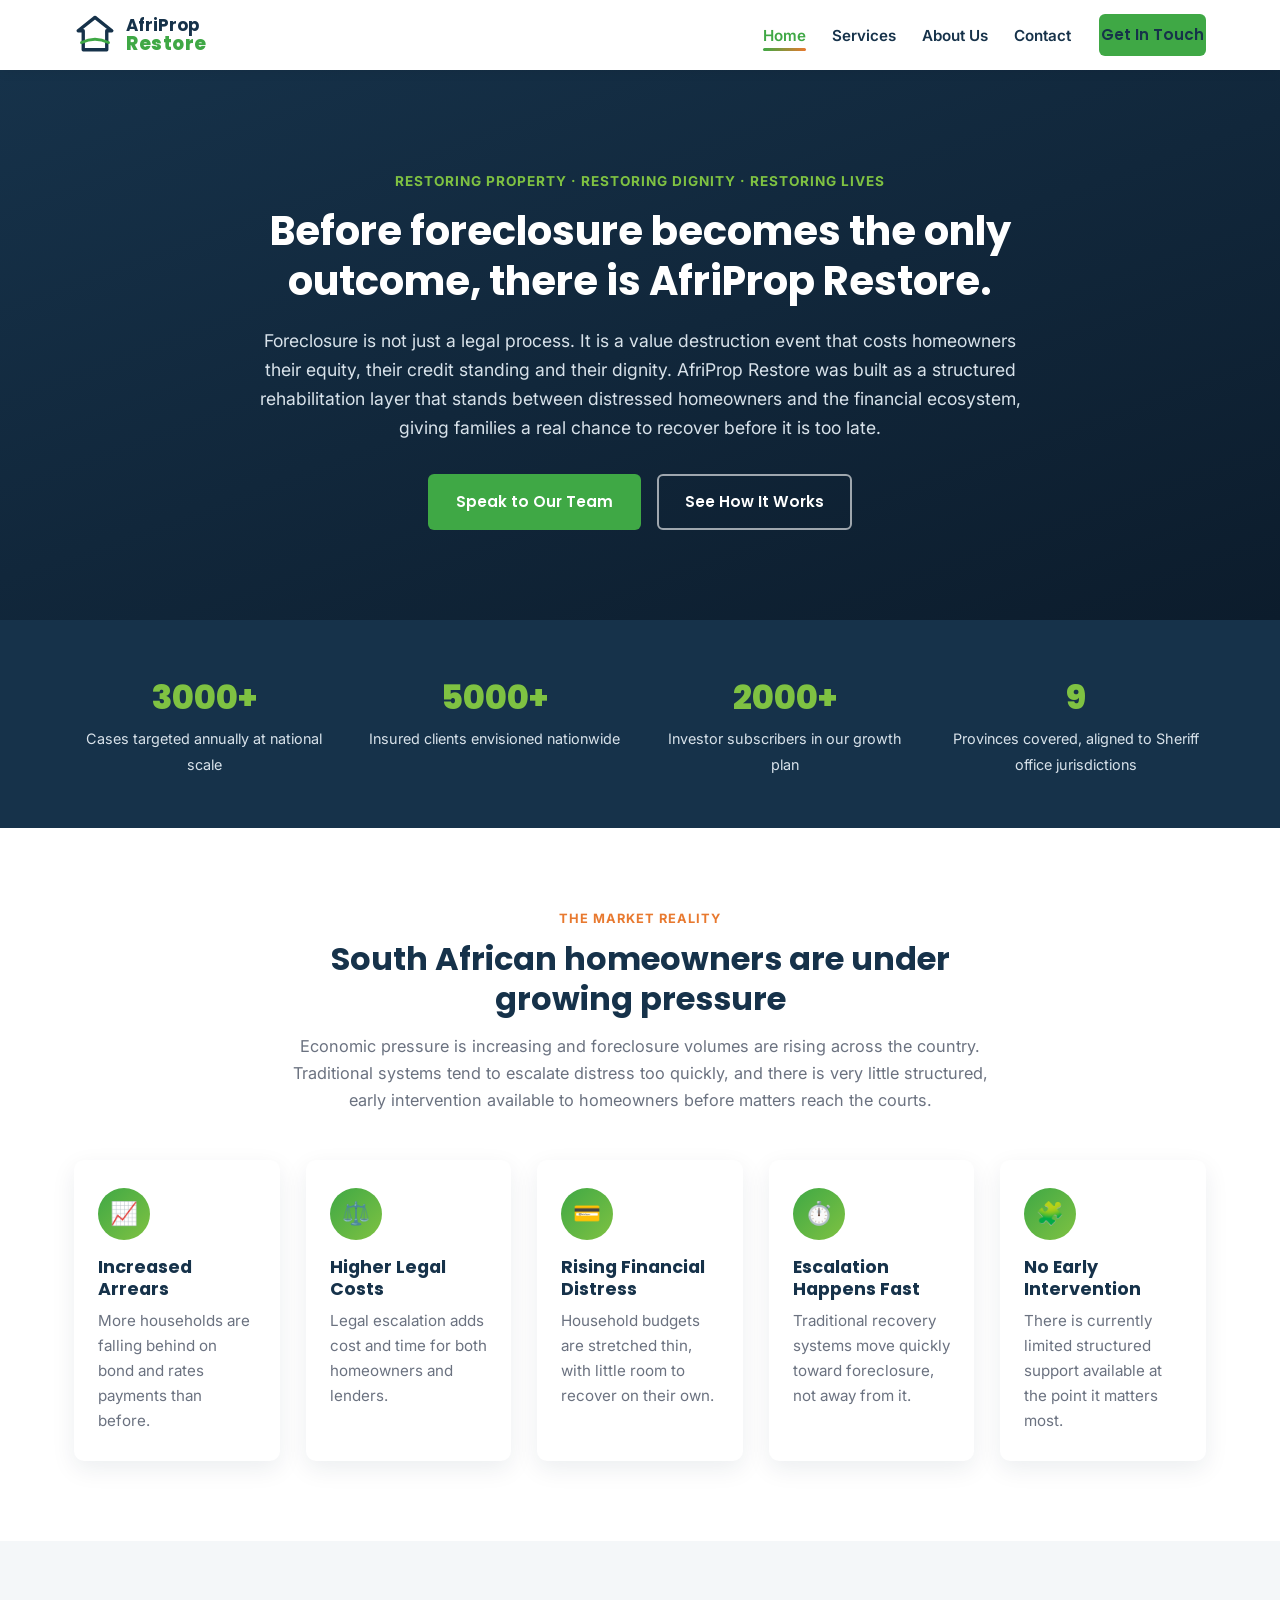
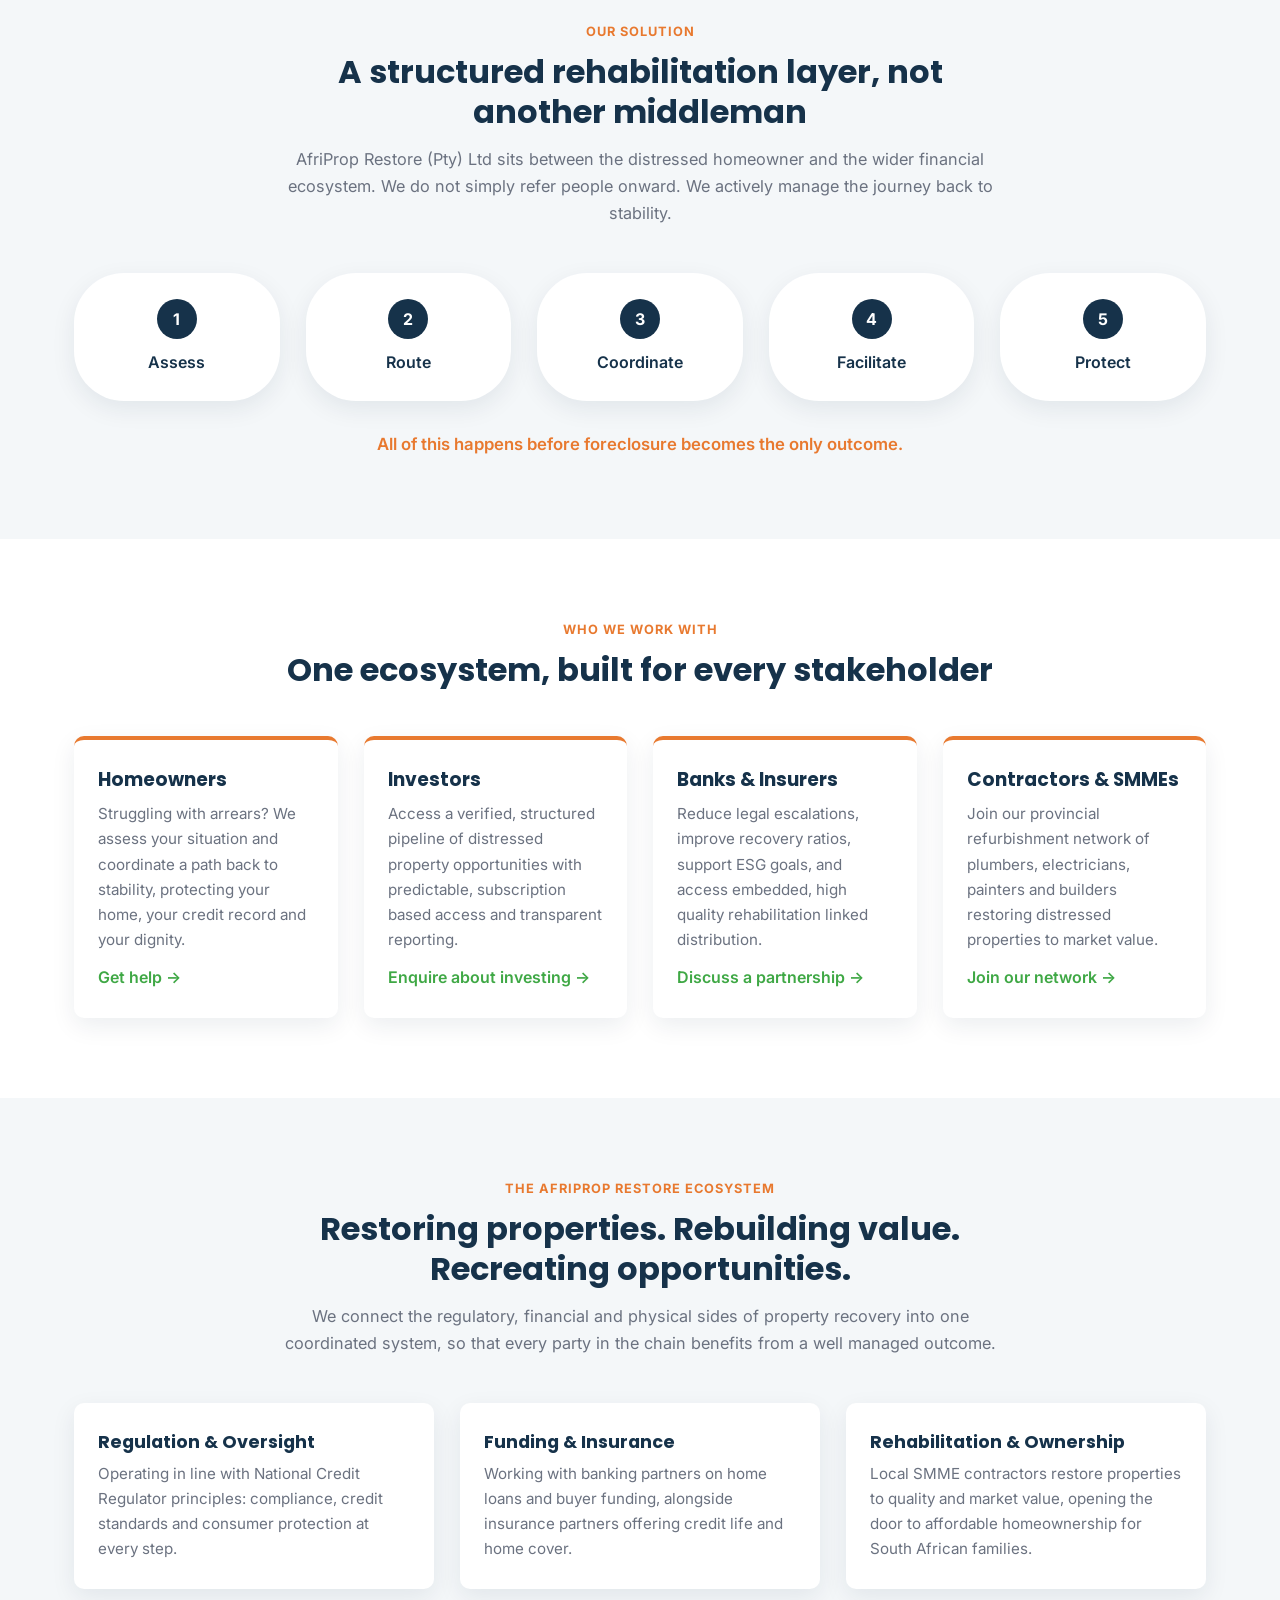
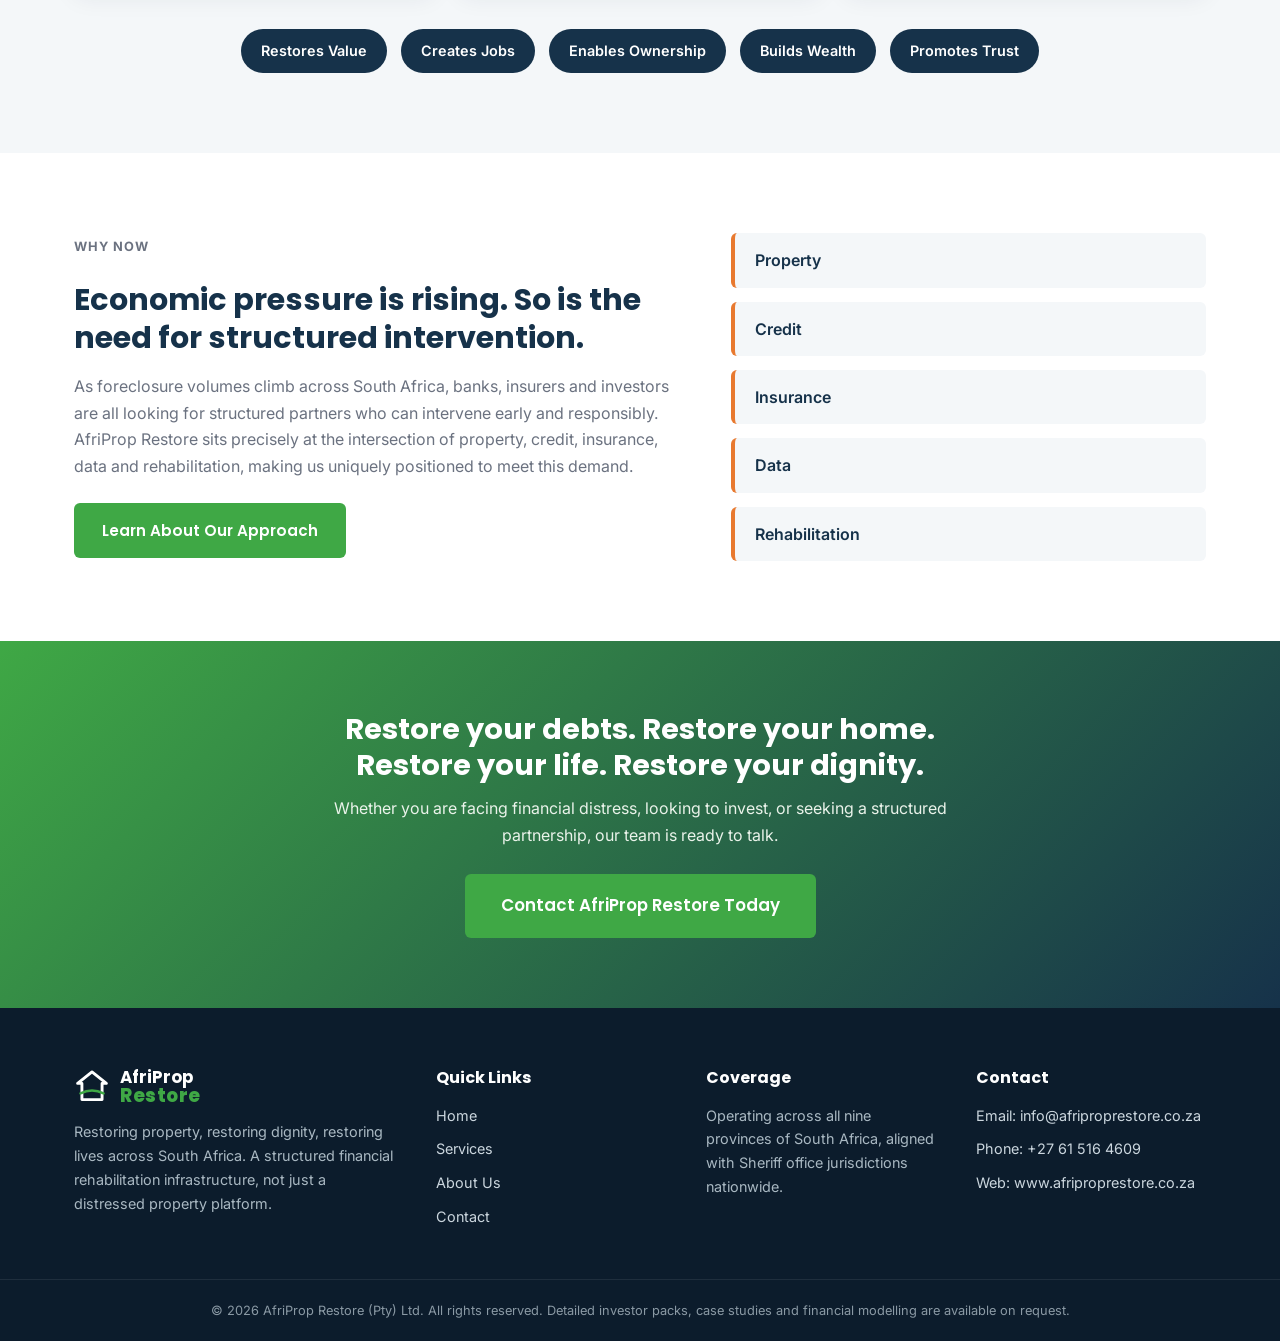
==== index.html @ ed568bd2 "Initial build with ai" ====
<!DOCTYPE html>
<html lang="en-ZA">
<head>
<meta charset="UTF-8">
<meta name="viewport" content="width=device-width, initial-scale=1.0">
<title>AfriProp Restore | Restoring Property, Dignity and Lives in South Africa</title>
<meta name="description" content="AfriProp Restore intervenes before foreclosure becomes the only outcome. Structured support for distressed homeowners, verified opportunities for investors, and reduced risk for banks and insurers across South Africa.">
<link rel="icon" href="data:image/svg+xml,%3Csvg xmlns='http://www.w3.org/2000/svg' viewBox='0 0 100 100'%3E%3Cpath d='M50 8 L90 40 H78 V85 H22 V40 H10 Z' fill='none' stroke='%2316324a' stroke-width='8'/%3E%3Cpath d='M18 68 Q50 52 82 68' stroke='%233fa845' stroke-width='7' fill='none' stroke-linecap='round'/%3E%3C/svg%3E">
<link rel="preconnect" href="https://fonts.googleapis.com">
<link href="https://fonts.googleapis.com/css2?family=Poppins:wght@500;600;700;800&family=Inter:wght@400;500;600&display=swap" rel="stylesheet">
<link rel="stylesheet" href="css/style.css">
</head>
<body>

<header class="site-header">
  <div class="container header-inner">
    <a href="index.html" class="logo">
      <svg width="42" height="42" viewBox="0 0 100 100" aria-hidden="true">
        <path d="M50 8 L90 40 H78 V85 H22 V40 H10 Z" fill="none" stroke="#16324a" stroke-width="8" stroke-linejoin="round"/>
        <path d="M18 68 Q50 52 82 68" stroke="#3fa845" stroke-width="7" fill="none" stroke-linecap="round"/>
      </svg>
      <span class="logo-text">
        <span class="logo-line1">AfriProp</span>
        <span class="logo-line2">Restore</span>
      </span>
    </a>

    <button class="nav-toggle" id="navToggle" aria-label="Open menu" aria-expanded="false">
      <span></span><span></span><span></span>
    </button>

    <nav class="main-nav" id="mainNav">
      <ul>
        <li><a href="index.html" class="active">Home</a></li>
        <li><a href="services.html">Services</a></li>
        <li><a href="about.html">About Us</a></li>
        <li><a href="contact.html">Contact</a></li>
      </ul>
      <a href="contact.html" class="btn btn-primary nav-cta">Get In Touch</a>
    </nav>
  </div>
</header>

<main>

  <section class="hero">
    <div class="container hero-inner">
      <p class="eyebrow fade-in">Restoring Property &middot; Restoring Dignity &middot; Restoring Lives</p>
      <h1 class="fade-in">Before foreclosure becomes the only outcome, there is AfriProp Restore.</h1>
      <p class="hero-lead fade-in">
        Foreclosure is not just a legal process. It is a value destruction event that costs homeowners
        their equity, their credit standing and their dignity. AfriProp Restore was built as a structured
        rehabilitation layer that stands between distressed homeowners and the financial ecosystem,
        giving families a real chance to recover before it is too late.
      </p>
      <div class="hero-buttons fade-in">
        <a href="contact.html" class="btn btn-primary">Speak to Our Team</a>
        <a href="services.html" class="btn btn-outline-light">See How It Works</a>
      </div>
    </div>
  </section>

  <section class="section stat-strip">
    <div class="container stat-grid">
      <div class="stat-item fade-in">
        <span class="stat-number">3000+</span>
        <span class="stat-label">Cases targeted annually at national scale</span>
      </div>
      <div class="stat-item fade-in">
        <span class="stat-number">5000+</span>
        <span class="stat-label">Insured clients envisioned nationwide</span>
      </div>
      <div class="stat-item fade-in">
        <span class="stat-number">2000+</span>
        <span class="stat-label">Investor subscribers in our growth plan</span>
      </div>
      <div class="stat-item fade-in">
        <span class="stat-number">9</span>
        <span class="stat-label">Provinces covered, aligned to Sheriff office jurisdictions</span>
      </div>
    </div>
  </section>

  <section class="section" id="reality">
    <div class="container">
      <div class="section-head fade-in">
        <p class="tag">The Market Reality</p>
        <h2>South African homeowners are under growing pressure</h2>
        <p class="section-sub">
          Economic pressure is increasing and foreclosure volumes are rising across the country.
          Traditional systems tend to escalate distress too quickly, and there is very little
          structured, early intervention available to homeowners before matters reach the courts.
        </p>
      </div>
      <div class="grid grid-5">
        <div class="reality-card fade-in">
          <div class="icon-circle">📈</div>
          <h3>Increased Arrears</h3>
          <p>More households are falling behind on bond and rates payments than before.</p>
        </div>
        <div class="reality-card fade-in">
          <div class="icon-circle">⚖️</div>
          <h3>Higher Legal Costs</h3>
          <p>Legal escalation adds cost and time for both homeowners and lenders.</p>
        </div>
        <div class="reality-card fade-in">
          <div class="icon-circle">💳</div>
          <h3>Rising Financial Distress</h3>
          <p>Household budgets are stretched thin, with little room to recover on their own.</p>
        </div>
        <div class="reality-card fade-in">
          <div class="icon-circle">⏱️</div>
          <h3>Escalation Happens Fast</h3>
          <p>Traditional recovery systems move quickly toward foreclosure, not away from it.</p>
        </div>
        <div class="reality-card fade-in">
          <div class="icon-circle">🧩</div>
          <h3>No Early Intervention</h3>
          <p>There is currently limited structured support available at the point it matters most.</p>
        </div>
      </div>
    </div>
  </section>

  <section class="section alt-bg" id="solution">
    <div class="container">
      <div class="section-head fade-in">
        <p class="tag">Our Solution</p>
        <h2>A structured rehabilitation layer, not another middleman</h2>
        <p class="section-sub">
          AfriProp Restore (Pty) Ltd sits between the distressed homeowner and the wider financial
          ecosystem. We do not simply refer people onward. We actively manage the journey back to
          stability.
        </p>
      </div>
      <div class="grid grid-5 solution-grid">
        <div class="solution-pill fade-in"><span>1</span><p>Assess</p></div>
        <div class="solution-pill fade-in"><span>2</span><p>Route</p></div>
        <div class="solution-pill fade-in"><span>3</span><p>Coordinate</p></div>
        <div class="solution-pill fade-in"><span>4</span><p>Facilitate</p></div>
        <div class="solution-pill fade-in"><span>5</span><p>Protect</p></div>
      </div>
      <p class="solution-note fade-in">All of this happens before foreclosure becomes the only outcome.</p>
    </div>
  </section>

  <section class="section" id="who-we-help">
    <div class="container">
      <div class="section-head fade-in">
        <p class="tag">Who We Work With</p>
        <h2>One ecosystem, built for every stakeholder</h2>
      </div>
      <div class="grid grid-4">
        <div class="help-card fade-in">
          <h3>Homeowners</h3>
          <p>Struggling with arrears? We assess your situation and coordinate a path back to stability, protecting your home, your credit record and your dignity.</p>
          <a href="contact.html">Get help &rarr;</a>
        </div>
        <div class="help-card fade-in">
          <h3>Investors</h3>
          <p>Access a verified, structured pipeline of distressed property opportunities with predictable, subscription based access and transparent reporting.</p>
          <a href="contact.html">Enquire about investing &rarr;</a>
        </div>
        <div class="help-card fade-in">
          <h3>Banks &amp; Insurers</h3>
          <p>Reduce legal escalations, improve recovery ratios, support ESG goals, and access embedded, high quality rehabilitation linked distribution.</p>
          <a href="contact.html">Discuss a partnership &rarr;</a>
        </div>
        <div class="help-card fade-in">
          <h3>Contractors &amp; SMMEs</h3>
          <p>Join our provincial refurbishment network of plumbers, electricians, painters and builders restoring distressed properties to market value.</p>
          <a href="contact.html">Join our network &rarr;</a>
        </div>
      </div>
    </div>
  </section>

  <section class="section alt-bg" id="ecosystem">
    <div class="container">
      <div class="section-head fade-in">
        <p class="tag">The AfriProp Restore Ecosystem</p>
        <h2>Restoring properties. Rebuilding value. Recreating opportunities.</h2>
        <p class="section-sub">
          We connect the regulatory, financial and physical sides of property recovery into one
          coordinated system, so that every party in the chain benefits from a well managed outcome.
        </p>
      </div>
      <div class="grid grid-3">
        <div class="eco-card fade-in">
          <h3>Regulation &amp; Oversight</h3>
          <p>Operating in line with National Credit Regulator principles: compliance, credit standards and consumer protection at every step.</p>
        </div>
        <div class="eco-card fade-in">
          <h3>Funding &amp; Insurance</h3>
          <p>Working with banking partners on home loans and buyer funding, alongside insurance partners offering credit life and home cover.</p>
        </div>
        <div class="eco-card fade-in">
          <h3>Rehabilitation &amp; Ownership</h3>
          <p>Local SMME contractors restore properties to quality and market value, opening the door to affordable homeownership for South African families.</p>
        </div>
      </div>
      <div class="impact-strip fade-in">
        <span>Restores Value</span>
        <span>Creates Jobs</span>
        <span>Enables Ownership</span>
        <span>Builds Wealth</span>
        <span>Promotes Trust</span>
      </div>
    </div>
  </section>

  <section class="section" id="why-now">
    <div class="container why-now-inner">
      <div class="fade-in">
        <p class="tag">Why Now</p>
        <h2>Economic pressure is rising. So is the need for structured intervention.</h2>
        <p>
          As foreclosure volumes climb across South Africa, banks, insurers and investors are all
          looking for structured partners who can intervene early and responsibly. AfriProp Restore
          sits precisely at the intersection of property, credit, insurance, data and rehabilitation,
          making us uniquely positioned to meet this demand.
        </p>
        <a href="about.html" class="btn btn-primary">Learn About Our Approach</a>
      </div>
      <div class="why-now-tags fade-in">
        <span>Property</span>
        <span>Credit</span>
        <span>Insurance</span>
        <span>Data</span>
        <span>Rehabilitation</span>
      </div>
    </div>
  </section>

  <section class="cta-band">
    <div class="container cta-band-inner fade-in">
      <h2>Restore your debts. Restore your home. Restore your life. Restore your dignity.</h2>
      <p>Whether you are facing financial distress, looking to invest, or seeking a structured partnership, our team is ready to talk.</p>
      <a href="contact.html" class="btn btn-primary btn-large">Contact AfriProp Restore Today</a>
    </div>
  </section>

</main>

<footer class="site-footer">
  <div class="container footer-grid">
    <div>
      <a href="index.html" class="logo footer-logo">
        <svg width="36" height="36" viewBox="0 0 100 100" aria-hidden="true">
          <path d="M50 8 L90 40 H78 V85 H22 V40 H10 Z" fill="none" stroke="#ffffff" stroke-width="8" stroke-linejoin="round"/>
          <path d="M18 68 Q50 52 82 68" stroke="#3fa845" stroke-width="7" fill="none" stroke-linecap="round"/>
        </svg>
        <span class="logo-text">
          <span class="logo-line1" style="color:#fff;">AfriProp</span>
          <span class="logo-line2">Restore</span>
        </span>
      </a>
      <p class="footer-about">Restoring property, restoring dignity, restoring lives across South Africa. A structured financial rehabilitation infrastructure, not just a distressed property platform.</p>
    </div>
    <div>
      <h4>Quick Links</h4>
      <ul class="footer-links">
        <li><a href="index.html">Home</a></li>
        <li><a href="services.html">Services</a></li>
        <li><a href="about.html">About Us</a></li>
        <li><a href="contact.html">Contact</a></li>
      </ul>
    </div>
    <div>
      <h4>Coverage</h4>
      <p class="footer-text">Operating across all nine provinces of South Africa, aligned with Sheriff office jurisdictions nationwide.</p>
    </div>
    <div>
      <h4>Contact</h4>
      <ul class="footer-links">
        <li>Email: <a href="mailto:info@afriproprestore.co.za">info@afriproprestore.co.za</a></li>
        <li>Phone: <a href="tel:+27615164609">+27 61 516 4609</a></li>
        <li>Web: www.afriproprestore.co.za</li>
      </ul>
    </div>
  </div>
  <div class="footer-bottom">
    <p>&copy; 2026 AfriProp Restore (Pty) Ltd. All rights reserved. Detailed investor packs, case studies and financial modelling are available on request.</p>
  </div>
</footer>

<button id="backToTop" class="back-to-top" aria-label="Back to top">&uarr;</button>
<script src="js/script.js"></script>
</body>
</html>
---- css/style.css ----
/* ========== VARIABLES ========== */
:root {
  --navy: #16324a;
  --navy-dark: #0c1c2c;
  --green: #3fa845;
  --green-light: #7fc242;
  --orange: #e8792f;
  --grey-light: #f4f7f9;
  --grey: #6b7280;
  --white: #ffffff;
  --text: #212a33;
  --radius: 10px;
  --shadow: 0 8px 24px rgba(16, 35, 58, 0.08);
  --transition: 0.25s ease;
}

/* ========== RESET ========== */
* { margin: 0; padding: 0; box-sizing: border-box; }
html { scroll-behavior: smooth; }
body {
  font-family: 'Inter', Arial, sans-serif;
  color: var(--text);
  line-height: 1.65;
  background: var(--white);
}
h1, h2, h3, h4 { font-family: 'Poppins', Arial, sans-serif; line-height: 1.25; color: var(--navy); }
a { text-decoration: none; color: inherit; }
img { max-width: 100%; display: block; }
ul { list-style: none; }
.container { width: 100%; max-width: 1180px; margin: 0 auto; padding: 0 24px; }

/* ========== BUTTONS ========== */
.btn {
  display: inline-block;
  padding: 13px 26px;
  border-radius: 6px;
  font-weight: 600;
  font-family: 'Poppins', Arial, sans-serif;
  font-size: 0.95rem;
  transition: var(--transition);
  border: 2px solid transparent;
  cursor: pointer;
}
.btn-primary { background: var(--green); color: #fff; }
.btn-primary:hover { background: #348838; transform: translateY(-2px); }
.btn-outline-light { border-color: rgba(255,255,255,0.6); color: #fff; }
.btn-outline-light:hover { background: rgba(255,255,255,0.12); }
.btn-large { padding: 16px 34px; font-size: 1.05rem; }

/* ========== HEADER ========== */
.site-header {
  position: sticky; top: 0; z-index: 100;
  background: #fff;
  box-shadow: 0 2px 12px rgba(0,0,0,0.06);
}
.header-inner {
  display: flex; align-items: center; justify-content: space-between;
  padding: 14px 24px;
}
.logo { display: flex; align-items: center; gap: 10px; }
.logo-text { display: flex; flex-direction: column; line-height: 1.1; font-family: 'Poppins', sans-serif; }
.logo-line1 { color: var(--navy); font-weight: 700; font-size: 1.05rem; }
.logo-line2 { color: var(--green); font-weight: 800; font-size: 1.15rem; letter-spacing: 0.5px; }

.main-nav { display: flex; align-items: center; gap: 28px; }
.main-nav ul { display: flex; gap: 26px; }
.main-nav a { font-weight: 600; font-size: 0.95rem; color: var(--navy); position: relative; padding: 6px 0; }
.main-nav a.active,
.main-nav a:hover { color: var(--green); }
.main-nav a.active::after {
  content: ""; position: absolute; left: 0; bottom: 0; width: 100%; height: 3px;
  background: linear-gradient(90deg, var(--green), var(--orange)); border-radius: 3px;
}
.nav-cta { padding: 10px 22px; }
.nav-toggle {
  display: none; flex-direction: column; gap: 5px; background: none; border: none; cursor: pointer;
}
.nav-toggle span { width: 26px; height: 3px; background: var(--navy); border-radius: 3px; }

/* ========== HERO ========== */
.hero {
  background: linear-gradient(160deg, var(--navy) 0%, var(--navy-dark) 100%);
  color: #fff;
  padding: 100px 0 90px;
  text-align: center;
}
.hero-inner { max-width: 820px; margin: 0 auto; }
.eyebrow {
  color: var(--green-light); font-weight: 700; letter-spacing: 1px; text-transform: uppercase;
  font-size: 0.85rem; margin-bottom: 14px;
}
.hero h1 { color: #fff; font-size: 2.5rem; margin-bottom: 20px; }
.hero-lead { font-size: 1.1rem; color: #d8e2ea; margin-bottom: 32px; }
.hero-buttons { display: flex; justify-content: center; gap: 16px; flex-wrap: wrap; }

.page-hero {
  background: linear-gradient(160deg, var(--navy) 0%, var(--navy-dark) 100%);
  color: #fff; padding: 80px 0 70px; text-align: center;
}
.page-hero h1 { color: #fff; font-size: 2.2rem; margin-bottom: 16px; }
.page-hero .hero-lead { max-width: 760px; margin: 0 auto; color: #d8e2ea; }

/* ========== SECTIONS ========== */
.section { padding: 80px 0; }
.alt-bg { background: var(--grey-light); }
.section-head { text-align: center; max-width: 720px; margin: 0 auto 46px; }
.tag {
  color: var(--orange); font-weight: 700; text-transform: uppercase; letter-spacing: 1px;
  font-size: 0.8rem; margin-bottom: 10px;
}
.section-head h2 { font-size: 2rem; margin-bottom: 14px; }
.section-sub { color: var(--grey); font-size: 1.02rem; }

/* ========== GRIDS ========== */
.grid { display: grid; gap: 26px; }
.grid-2 { grid-template-columns: repeat(2, 1fr); }
.grid-3 { grid-template-columns: repeat(3, 1fr); }
.grid-4 { grid-template-columns: repeat(4, 1fr); }
.grid-5 { grid-template-columns: repeat(5, 1fr); }
.grid-2-uneven { display: grid; grid-template-columns: 1.3fr 1fr; gap: 40px; align-items: center; }

/* ========== STAT STRIP ========== */
.stat-strip { background: var(--navy); padding: 50px 0; }
.stat-grid { display: grid; grid-template-columns: repeat(4, 1fr); gap: 30px; text-align: center; }
.stat-number { display: block; font-family: 'Poppins', sans-serif; font-size: 2.1rem; font-weight: 800; color: var(--green-light); }
.stat-label { color: #d8e2ea; font-size: 0.9rem; }

/* ========== CARDS ========== */
.reality-card, .service-card, .value-card, .eco-card, .help-card, .team-card, .mission-card {
  background: #fff; border-radius: var(--radius); padding: 28px 24px;
  box-shadow: var(--shadow); transition: var(--transition);
}
.reality-card:hover, .service-card:hover, .help-card:hover, .eco-card:hover { transform: translateY(-6px); }
.icon-circle {
  width: 52px; height: 52px; border-radius: 50%;
  background: linear-gradient(135deg, var(--green), var(--green-light));
  display: flex; align-items: center; justify-content: center;
  font-size: 1.4rem; margin-bottom: 16px;
}
.reality-card h3, .service-card h3, .eco-card h3 { font-size: 1.1rem; margin-bottom: 8px; }
.reality-card p, .service-card p, .eco-card p, .help-card p { color: var(--grey); font-size: 0.95rem; }

.help-card { border-top: 4px solid var(--orange); }
.help-card h3 { margin-bottom: 10px; }
.help-card a { color: var(--green); font-weight: 600; display: inline-block; margin-top: 12px; }

.value-card { border-left: 4px solid var(--green); }
.value-card ul { margin-top: 10px; }
.value-card li { padding: 6px 0; color: var(--grey); position: relative; padding-left: 18px; }
.value-card li::before { content: "✓"; color: var(--green); position: absolute; left: 0; font-weight: 700; }

/* ========== SOLUTION PILLS ========== */
.solution-grid { text-align: center; }
.solution-pill {
  background: #fff; border-radius: 50px; padding: 26px 10px;
  box-shadow: var(--shadow);
}
.solution-pill span {
  display: inline-flex; width: 40px; height: 40px; border-radius: 50%;
  background: var(--navy); color: #fff; align-items: center; justify-content: center;
  font-weight: 700; margin-bottom: 10px;
}
.solution-pill p { font-weight: 600; color: var(--navy); }
.solution-note { text-align: center; margin-top: 30px; font-weight: 600; color: var(--orange); font-size: 1.05rem; }

/* ========== IMPACT STRIP ========== */
.impact-strip {
  display: flex; justify-content: center; gap: 14px; flex-wrap: wrap; margin-top: 40px;
}
.impact-strip span {
  background: var(--navy); color: #fff; padding: 10px 20px; border-radius: 30px; font-weight: 600; font-size: 0.9rem;
}
.ecosystem-note { text-align: center; margin-top: 26px; font-weight: 600; color: var(--navy); }

/* ========== WHY NOW ========== */
.why-now-inner { display: grid; grid-template-columns: 1.3fr 1fr; gap: 40px; align-items: center; }
.why-now-inner h2 { margin: 8px 0 16px; font-size: 1.9rem; }
.why-now-inner p { color: var(--grey); margin-bottom: 24px; }
.why-now-tags { display: flex; flex-direction: column; gap: 14px; }
.why-now-tags span {
  background: var(--grey-light); border-left: 4px solid var(--orange);
  padding: 14px 20px; font-weight: 600; border-radius: 6px; color: var(--navy);
}

/* ========== CTA BAND ========== */
.cta-band { background: linear-gradient(135deg, var(--green) 0%, var(--navy) 100%); padding: 70px 0; }
.cta-band-inner { text-align: center; color: #fff; max-width: 700px; margin: 0 auto; }
.cta-band-inner h2 { color: #fff; margin-bottom: 12px; font-size: 1.8rem; }
.cta-band-inner p { color: #eaf3ea; margin-bottom: 26px; }

/* ========== PROCESS TRACK ========== */
.process-track { display: grid; grid-template-columns: repeat(5, 1fr); gap: 20px; }
.process-step {
  text-align: center; background: #fff; border-radius: var(--radius); padding: 26px 18px; box-shadow: var(--shadow);
}
.step-num {
  display: flex; width: 40px; height: 40px; border-radius: 50%; align-items: center; justify-content: center;
  background: var(--orange); color: #fff; font-weight: 700; margin: 0 auto 14px;
}
.process-step h3 { font-size: 1rem; margin-bottom: 8px; }
.process-step p { color: var(--grey); font-size: 0.88rem; }

/* ========== PROVINCE GRID ========== */
.province-grid { display: flex; flex-wrap: wrap; gap: 12px; justify-content: center; }
.province-grid span {
  background: var(--navy); color: #fff; padding: 12px 22px; border-radius: 30px; font-weight: 600; font-size: 0.9rem;
}

/* ========== TEAM ========== */
.team-grid { margin-bottom: 26px; }
.team-card { border-top: 4px solid var(--green); }
.team-role { color: var(--orange); font-weight: 600; margin-bottom: 12px; font-size: 0.9rem; }

/* ========== PARTNERS ========== */
.partner-badges { display: flex; flex-wrap: wrap; gap: 14px; justify-content: center; }
.partner-badges span {
  background: #fff; padding: 14px 22px; border-radius: 8px; font-weight: 600; color: var(--navy);
  box-shadow: var(--shadow); font-size: 0.9rem;
}

/* ========== MISSION / CLOSING ========== */
.mission-card { background: var(--navy); color: #fff; border-radius: var(--radius); padding: 34px; }
.mission-card h3 { color: var(--green-light); margin-bottom: 12px; }
.mission-card p { font-style: italic; font-size: 1.1rem; }
.closing-quote { text-align: center; max-width: 780px; margin: 0 auto; }
.closing-quote blockquote {
  font-size: 1.4rem; color: var(--navy); font-weight: 600; font-family: 'Poppins', sans-serif; line-height: 1.5;
}

/* ========== CONTACT PAGE ========== */
.contact-grid { display: grid; grid-template-columns: 1.4fr 1fr; gap: 50px; }
.contact-form-wrap h2 { margin-bottom: 24px; }
.form-row { margin-bottom: 20px; }
.form-row label { display: block; font-weight: 600; margin-bottom: 8px; font-size: 0.92rem; color: var(--navy); }
.req { color: var(--orange); margin-left: 3px; }
.form-row input, .form-row select, .form-row textarea {
  width: 100%; padding: 12px 14px; border: 1.5px solid #d7dee4; border-radius: 6px;
  font-family: 'Inter', sans-serif; font-size: 0.95rem; transition: var(--transition);
}
.form-row input:focus, .form-row select:focus, .form-row textarea:focus {
  outline: none; border-color: var(--green);
}
.form-row.invalid input, .form-row.invalid select, .form-row.invalid textarea { border-color: #d64545; }
.error-msg { color: #d64545; font-size: 0.82rem; display: block; margin-top: 6px; min-height: 16px; }
.form-success { margin-top: 18px; color: var(--green); font-weight: 600; }

.contact-info { background: var(--grey-light); border-radius: var(--radius); padding: 30px; }
.info-block { margin-bottom: 22px; }
.info-block h4 { font-size: 0.95rem; color: var(--orange); margin-bottom: 4px; text-transform: uppercase; letter-spacing: 0.5px; }
.info-block p { color: var(--navy); font-weight: 500; }

/* ========== FAQ ========== */
.faq-list { max-width: 800px; margin: 0 auto; }
.faq-item {
  background: #fff; border-radius: 8px; padding: 18px 22px; margin-bottom: 14px; box-shadow: var(--shadow);
}
.faq-item summary { font-weight: 600; cursor: pointer; color: var(--navy); }
.faq-item p { margin-top: 12px; color: var(--grey); }

/* ========== FOOTER ========== */
.site-footer { background: var(--navy-dark); color: #cbd6de; padding: 60px 0 0; }
.footer-grid { display: grid; grid-template-columns: 1.4fr 1fr 1fr 1fr; gap: 40px; padding-bottom: 40px; }
.site-footer h4 { color: #fff; margin-bottom: 16px; font-size: 1rem; }
.footer-logo { margin-bottom: 14px; }
.footer-about, .footer-text { font-size: 0.9rem; color: #a9b8c2; }
.footer-links li { margin-bottom: 10px; font-size: 0.9rem; }
.footer-links a:hover { color: var(--green-light); }
.footer-bottom {
  border-top: 1px solid rgba(255,255,255,0.08); text-align: center; padding: 20px 0; font-size: 0.8rem; color: #8a99a4;
}

/* ========== BACK TO TOP ========== */
.back-to-top {
  position: fixed; bottom: 26px; right: 26px; width: 46px; height: 46px; border-radius: 50%;
  background: var(--green); color: #fff; border: none; font-size: 1.2rem; cursor: pointer;
  display: none; align-items: center; justify-content: center; box-shadow: var(--shadow); z-index: 90;
}
.back-to-top.show { display: flex; }

/* ========== FADE IN ANIMATION ========== */
.fade-in { opacity: 0; transform: translateY(18px); transition: opacity 0.6s ease, transform 0.6s ease; }
.fade-in.visible { opacity: 1; transform: translateY(0); }

/* ========== RESPONSIVE ========== */
@media (max-width: 992px) {
  .grid-5, .grid-4 { grid-template-columns: repeat(2, 1fr); }
  .grid-3 { grid-template-columns: repeat(2, 1fr); }
  .stat-grid { grid-template-columns: repeat(2, 1fr); }
  .process-track { grid-template-columns: repeat(2, 1fr); }
  .why-now-inner, .grid-2-uneven, .contact-grid { grid-template-columns: 1fr; }
  .footer-grid { grid-template-columns: repeat(2, 1fr); }
}

@media (max-width: 768px) {
  .nav-toggle { display: flex; }

  /* Hide the full nav by default on small screens and reveal when .open is added */
  .main-nav {
    display: none; /* hide until toggled open */
    position: absolute; top: 100%; left: 0; right: 0; background: #fff;
    flex-direction: column; align-items: flex-start; padding: 20px 24px;
    box-shadow: 0 12px 20px rgba(0,0,0,0.08);
    overflow: hidden; transition: transform 0.28s ease, opacity 0.28s ease;
    transform-origin: top; z-index: 95;
    opacity: 0;
  }
  .main-nav.open { display: flex; opacity: 1; transform: translateY(0); }

  .main-nav ul { flex-direction: column; gap: 16px; width: 100%; }
  .nav-cta { margin-top: 16px; }
  .hero h1 { font-size: 1.9rem; }
  .grid-2, .grid-3, .grid-4, .grid-5 { grid-template-columns: 1fr; }
  .process-track { grid-template-columns: 1fr; }
  .footer-grid { grid-template-columns: 1fr; text-align: left; }
  .stat-grid { grid-template-columns: 1fr 1fr; }
}
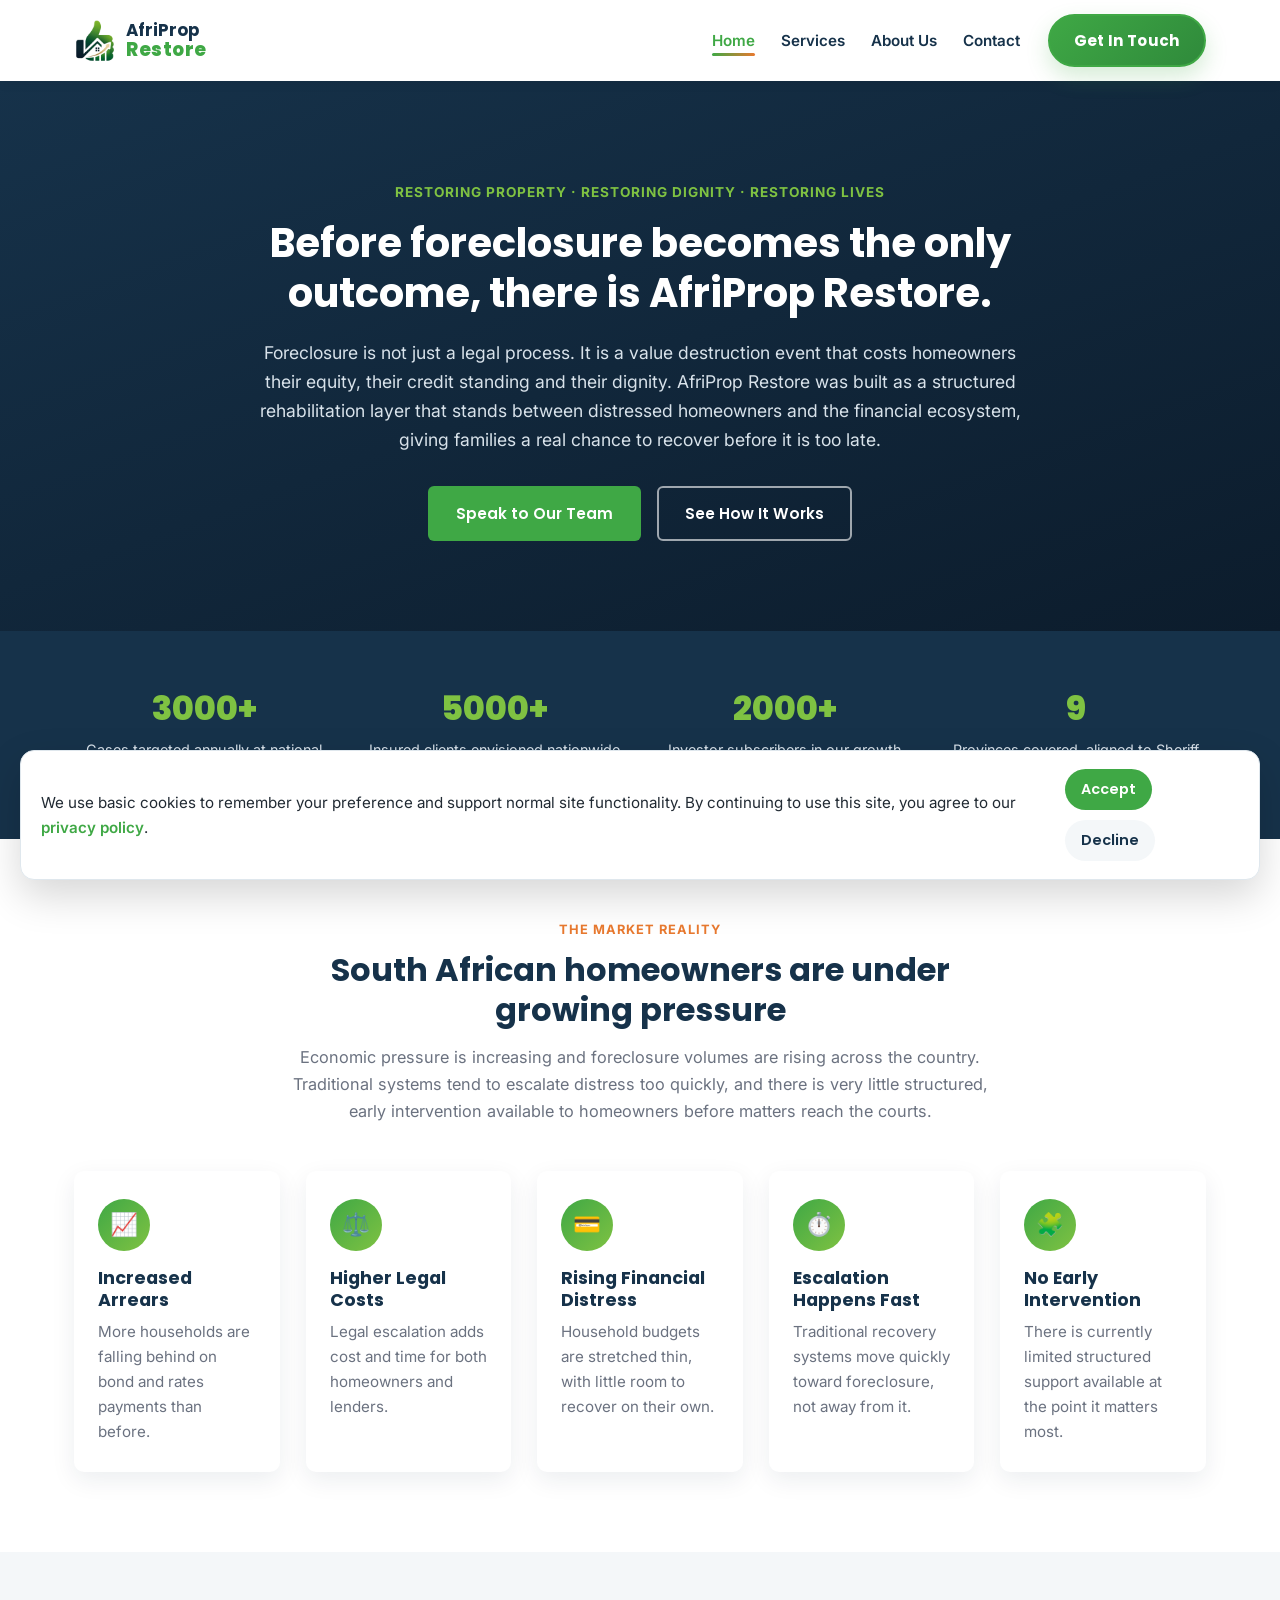
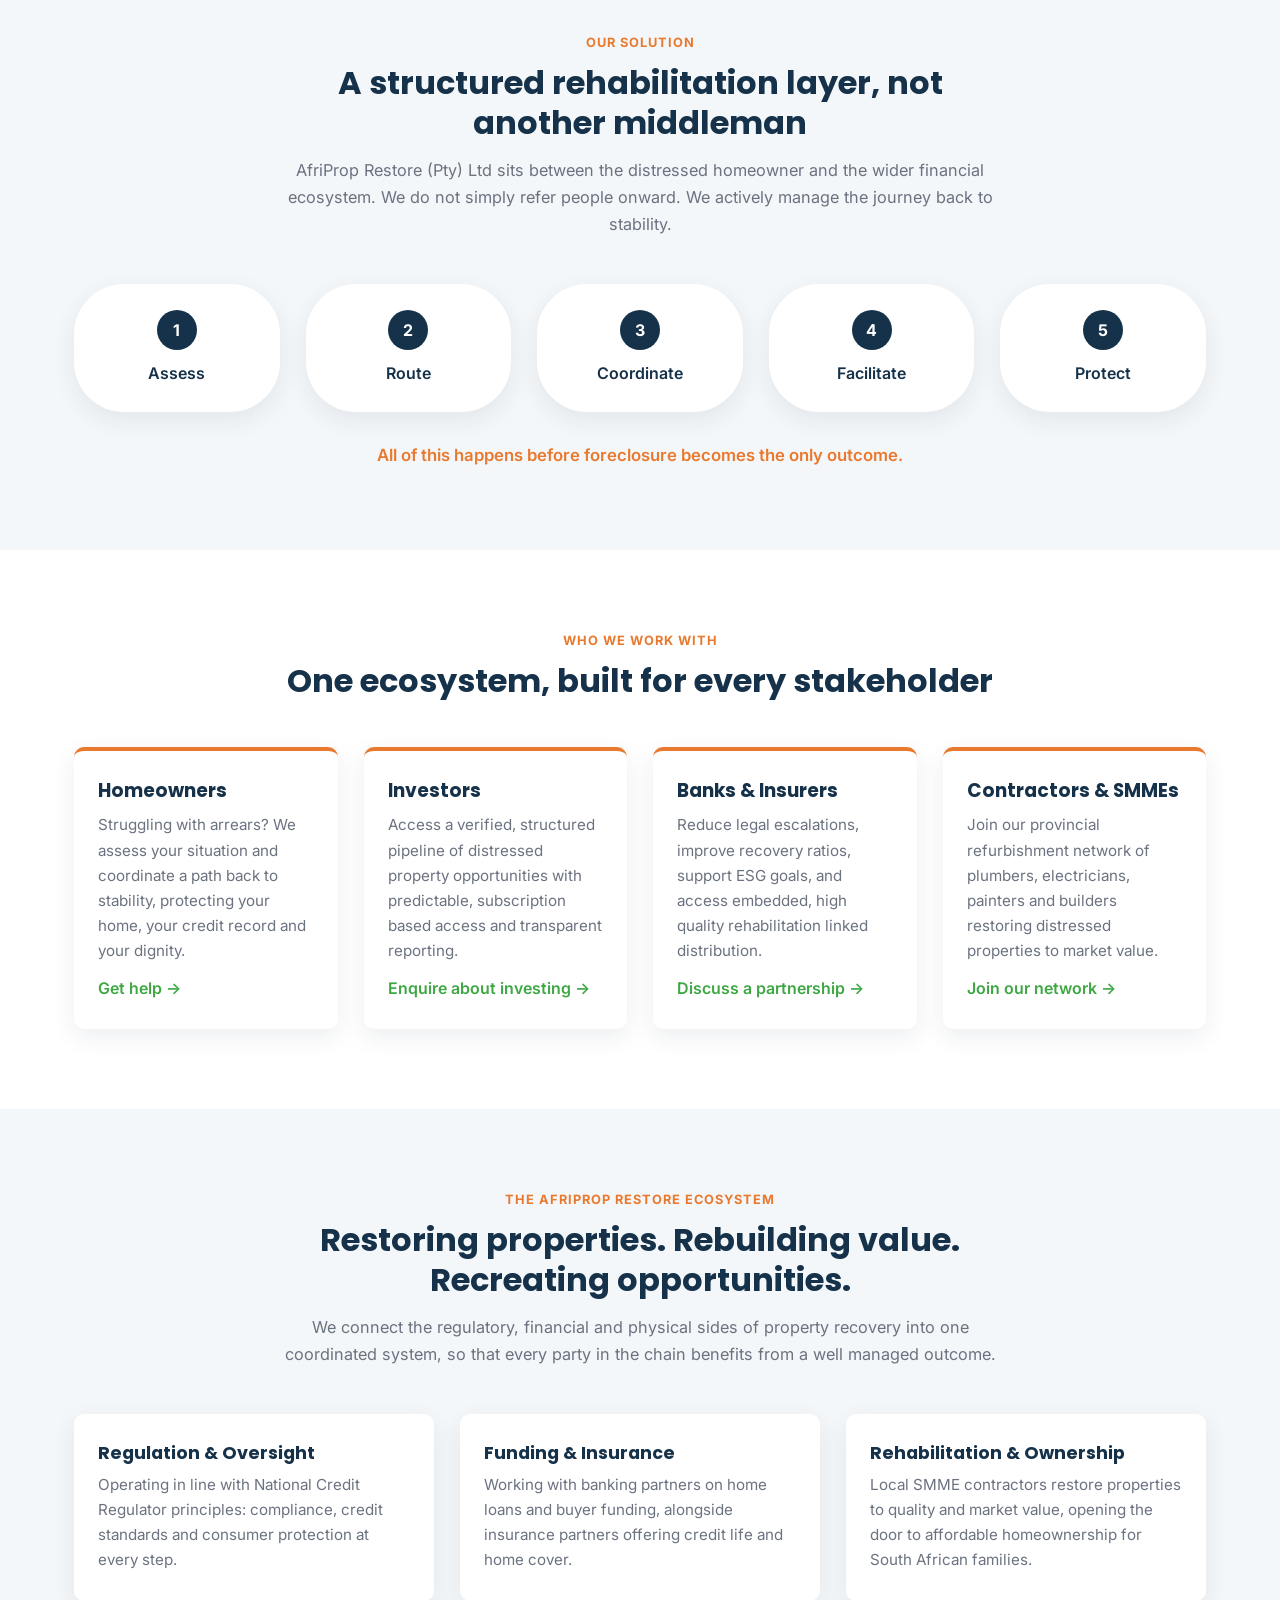
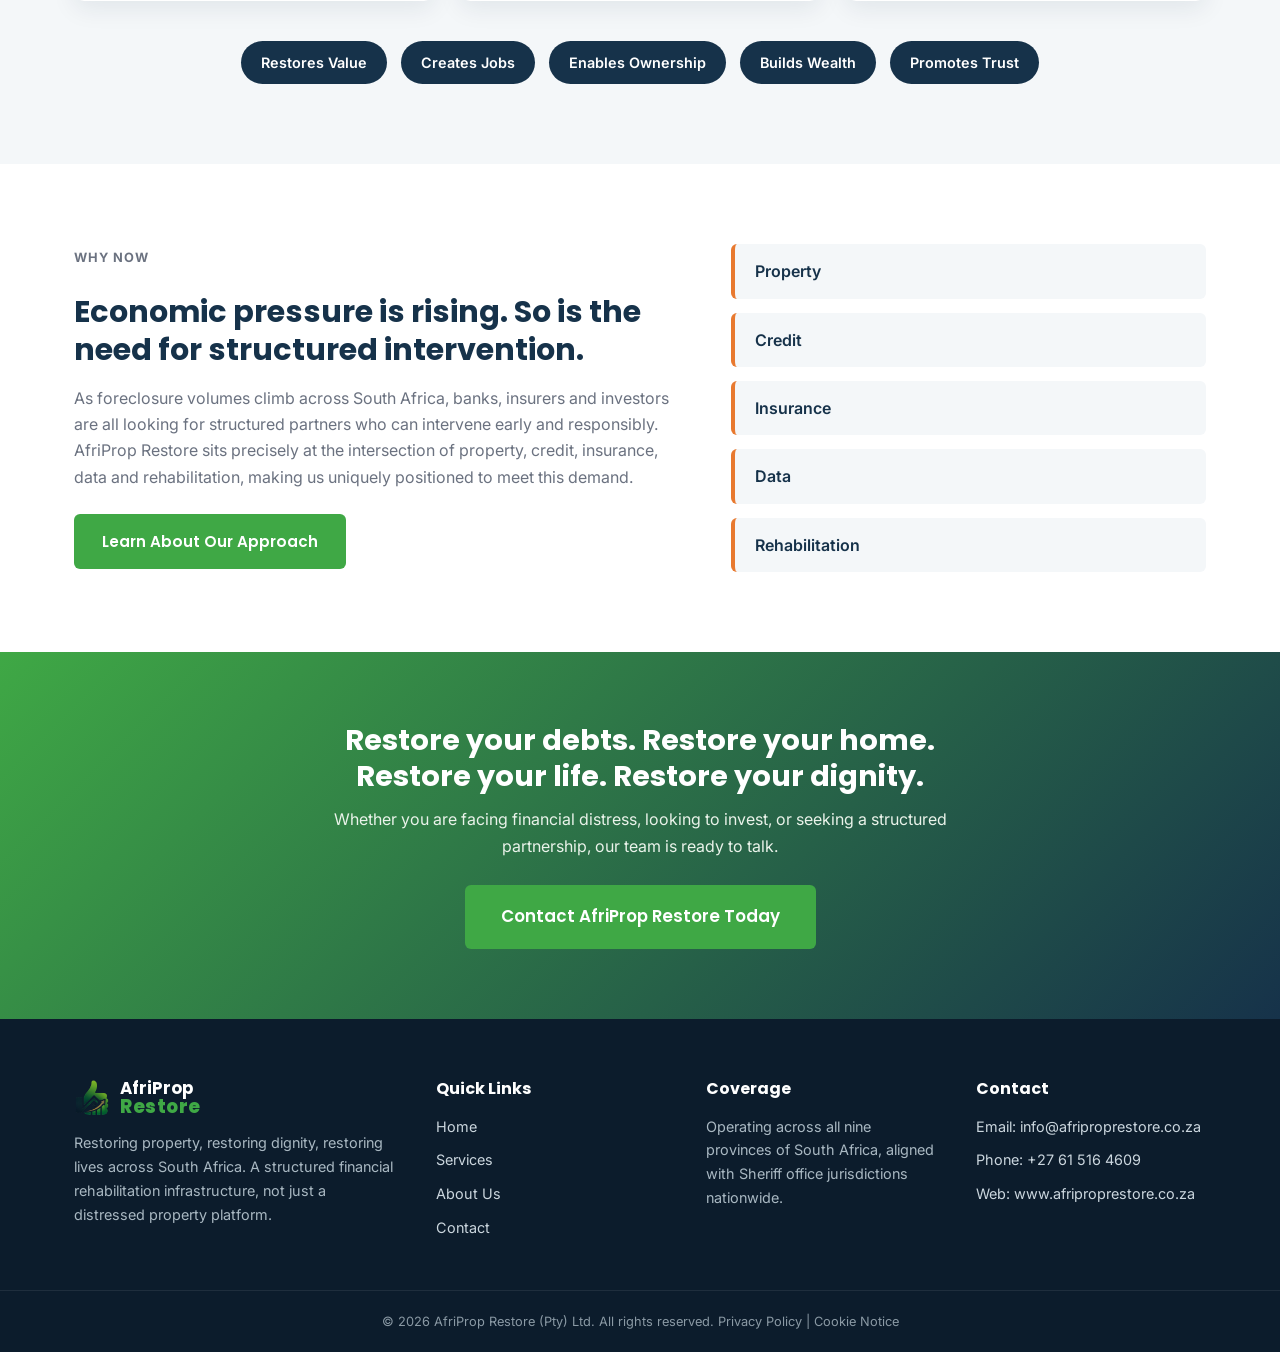
==== commit e9c75b61: "Polished site to go live." ====
--- a/index.html
+++ b/index.html
@@ -5,7 +5,22 @@
 <meta name="viewport" content="width=device-width, initial-scale=1.0">
 <title>AfriProp Restore | Restoring Property, Dignity and Lives in South Africa</title>
 <meta name="description" content="AfriProp Restore intervenes before foreclosure becomes the only outcome. Structured support for distressed homeowners, verified opportunities for investors, and reduced risk for banks and insurers across South Africa.">
-<link rel="icon" href="data:image/svg+xml,%3Csvg xmlns='http://www.w3.org/2000/svg' viewBox='0 0 100 100'%3E%3Cpath d='M50 8 L90 40 H78 V85 H22 V40 H10 Z' fill='none' stroke='%2316324a' stroke-width='8'/%3E%3Cpath d='M18 68 Q50 52 82 68' stroke='%233fa845' stroke-width='7' fill='none' stroke-linecap='round'/%3E%3C/svg%3E">
+<meta property="og:type" content="website">
+<meta property="og:title" content="AfriProp Restore | Restoring Property, Dignity and Lives in South Africa">
+<meta property="og:description" content="AfriProp Restore intervenes before foreclosure becomes the only outcome. Structured support for distressed homeowners, verified opportunities for investors, and reduced risk for banks and insurers across South Africa.">
+<meta property="og:url" content="https://afriproprestore.co.za/">
+<meta property="og:image" content="https://afriproprestore.co.za/img/site-logo-128x128.png">
+<meta property="og:image:alt" content="AfriProp Restore logo">
+<meta property="og:site_name" content="AfriProp Restore">
+<meta name="twitter:card" content="summary_large_image">
+<meta name="twitter:title" content="AfriProp Restore | Restoring Property, Dignity and Lives in South Africa">
+<meta name="twitter:description" content="AfriProp Restore intervenes before foreclosure becomes the only outcome. Structured support for distressed homeowners, verified opportunities for investors, and reduced risk for banks and insurers across South Africa.">
+<meta name="twitter:image" content="https://afriproprestore.co.za/img/site-logo-128x128.png">
+<meta name="theme-color" content="#16324a">
+<link rel="icon" type="image/png" sizes="32x32" href="img/favicon-32x32.png">
+<link rel="icon" type="image/png" sizes="192x192" href="img/favicon-192x192.png">
+<link rel="shortcut icon" type="image/x-icon" href="favicon.ico">
+<link rel="apple-touch-icon" href="img/favicon-master.png">
 <link rel="preconnect" href="https://fonts.googleapis.com">
 <link href="https://fonts.googleapis.com/css2?family=Poppins:wght@500;600;700;800&family=Inter:wght@400;500;600&display=swap" rel="stylesheet">
 <link rel="stylesheet" href="css/style.css">
@@ -15,10 +30,7 @@
 <header class="site-header">
   <div class="container header-inner">
     <a href="index.html" class="logo">
-      <svg width="42" height="42" viewBox="0 0 100 100" aria-hidden="true">
-        <path d="M50 8 L90 40 H78 V85 H22 V40 H10 Z" fill="none" stroke="#16324a" stroke-width="8" stroke-linejoin="round"/>
-        <path d="M18 68 Q50 52 82 68" stroke="#3fa845" stroke-width="7" fill="none" stroke-linecap="round"/>
-      </svg>
+      <img src="img/site-logo-128x128.png" alt="AfriProp Restore logo" width="42" height="42">
       <span class="logo-text">
         <span class="logo-line1">AfriProp</span>
         <span class="logo-line2">Restore</span>
@@ -246,10 +258,7 @@
   <div class="container footer-grid">
     <div>
       <a href="index.html" class="logo footer-logo">
-        <svg width="36" height="36" viewBox="0 0 100 100" aria-hidden="true">
-          <path d="M50 8 L90 40 H78 V85 H22 V40 H10 Z" fill="none" stroke="#ffffff" stroke-width="8" stroke-linejoin="round"/>
-          <path d="M18 68 Q50 52 82 68" stroke="#3fa845" stroke-width="7" fill="none" stroke-linecap="round"/>
-        </svg>
+        <img src="img/site-logo-128x128.png" alt="AfriProp Restore logo" width="36" height="36">
         <span class="logo-text">
           <span class="logo-line1" style="color:#fff;">AfriProp</span>
           <span class="logo-line2">Restore</span>
@@ -280,9 +289,17 @@
     </div>
   </div>
   <div class="footer-bottom">
-    <p>&copy; 2026 AfriProp Restore (Pty) Ltd. All rights reserved. Detailed investor packs, case studies and financial modelling are available on request.</p>
+    <p>&copy; 2026 AfriProp Restore (Pty) Ltd. All rights reserved. <a href="privacy-policy.html">Privacy Policy</a> | <a href="privacy-policy.html#cookies">Cookie Notice</a></p>
   </div>
 </footer>
+
+<div id="cookieBanner" class="cookie-banner" role="dialog" aria-live="polite" aria-label="Cookie consent">
+  <p>We use basic cookies to remember your preference and support normal site functionality. By continuing to use this site, you agree to our <a href="privacy-policy.html">privacy policy</a>.</p>
+  <div class="cookie-actions">
+    <button id="cookieAccept" class="cookie-btn accept" type="button">Accept</button>
+    <button id="cookieReject" class="cookie-btn reject" type="button">Decline</button>
+  </div>
+</div>
 
 <button id="backToTop" class="back-to-top" aria-label="Back to top">&uarr;</button>
 <script src="js/script.js"></script>
--- a/css/style.css
+++ b/css/style.css
@@ -71,7 +71,25 @@
   content: ""; position: absolute; left: 0; bottom: 0; width: 100%; height: 3px;
   background: linear-gradient(90deg, var(--green), var(--orange)); border-radius: 3px;
 }
-.nav-cta { padding: 10px 22px; }
+.main-nav .nav-cta {
+  padding: 12px 24px;
+  color: #fff;
+  font-weight: 700;
+  background: linear-gradient(135deg, var(--green) 0%, #2f8a3b 100%);
+  border: 2px solid var(--green);
+  border-radius: 999px;
+  box-shadow: 0 10px 22px rgba(63, 168, 69, 0.22);
+  letter-spacing: 0.01em;
+  display: inline-flex;
+  align-items: center;
+  justify-content: center;
+  min-height: 42px;
+}
+.main-nav .nav-cta:hover {
+  background: linear-gradient(135deg, #2f8a3b 0%, var(--navy) 100%);
+  border-color: var(--navy);
+  transform: translateY(-2px);
+}
 .nav-toggle {
   display: none; flex-direction: column; gap: 5px; background: none; border: none; cursor: pointer;
 }
@@ -268,6 +286,32 @@
 .footer-bottom {
   border-top: 1px solid rgba(255,255,255,0.08); text-align: center; padding: 20px 0; font-size: 0.8rem; color: #8a99a4;
 }
+
+/* ========== PRIVACY / COOKIE ========== */
+.cookie-banner {
+  position: fixed; left: 20px; right: 20px; bottom: 20px; z-index: 120;
+  background: #fff; border: 1px solid #dfe7ed; border-radius: 14px;
+  box-shadow: 0 16px 40px rgba(0,0,0,0.16); padding: 18px 20px; display: none;
+  align-items: center; justify-content: space-between; gap: 16px;
+}
+.cookie-banner.show { display: flex; }
+.cookie-banner p { color: var(--text); font-size: 0.95rem; }
+.cookie-actions { display: flex; gap: 10px; flex-wrap: wrap; }
+.cookie-btn {
+  border: none; border-radius: 999px; padding: 10px 16px; cursor: pointer; font-weight: 600;
+  font-family: 'Poppins', Arial, sans-serif; font-size: 0.9rem;
+}
+.cookie-btn.accept { background: var(--green); color: #fff; }
+.cookie-btn.reject { background: var(--grey-light); color: var(--navy); }
+.cookie-banner a { color: var(--green); font-weight: 600; }
+.privacy-policy-content { display: grid; gap: 24px; }
+.privacy-card, .privacy-list-card {
+  background: #fff; border-radius: var(--radius); padding: 28px 24px; box-shadow: var(--shadow);
+}
+.privacy-card h2, .privacy-card h3, .privacy-list-card h3 { margin-bottom: 12px; }
+.privacy-card p, .privacy-list-card p { color: var(--grey); margin-bottom: 10px; }
+.privacy-list-card ul { padding-left: 18px; color: var(--grey); }
+.privacy-list-card li { margin-bottom: 6px; }
 
 /* ========== BACK TO TOP ========== */
 .back-to-top {
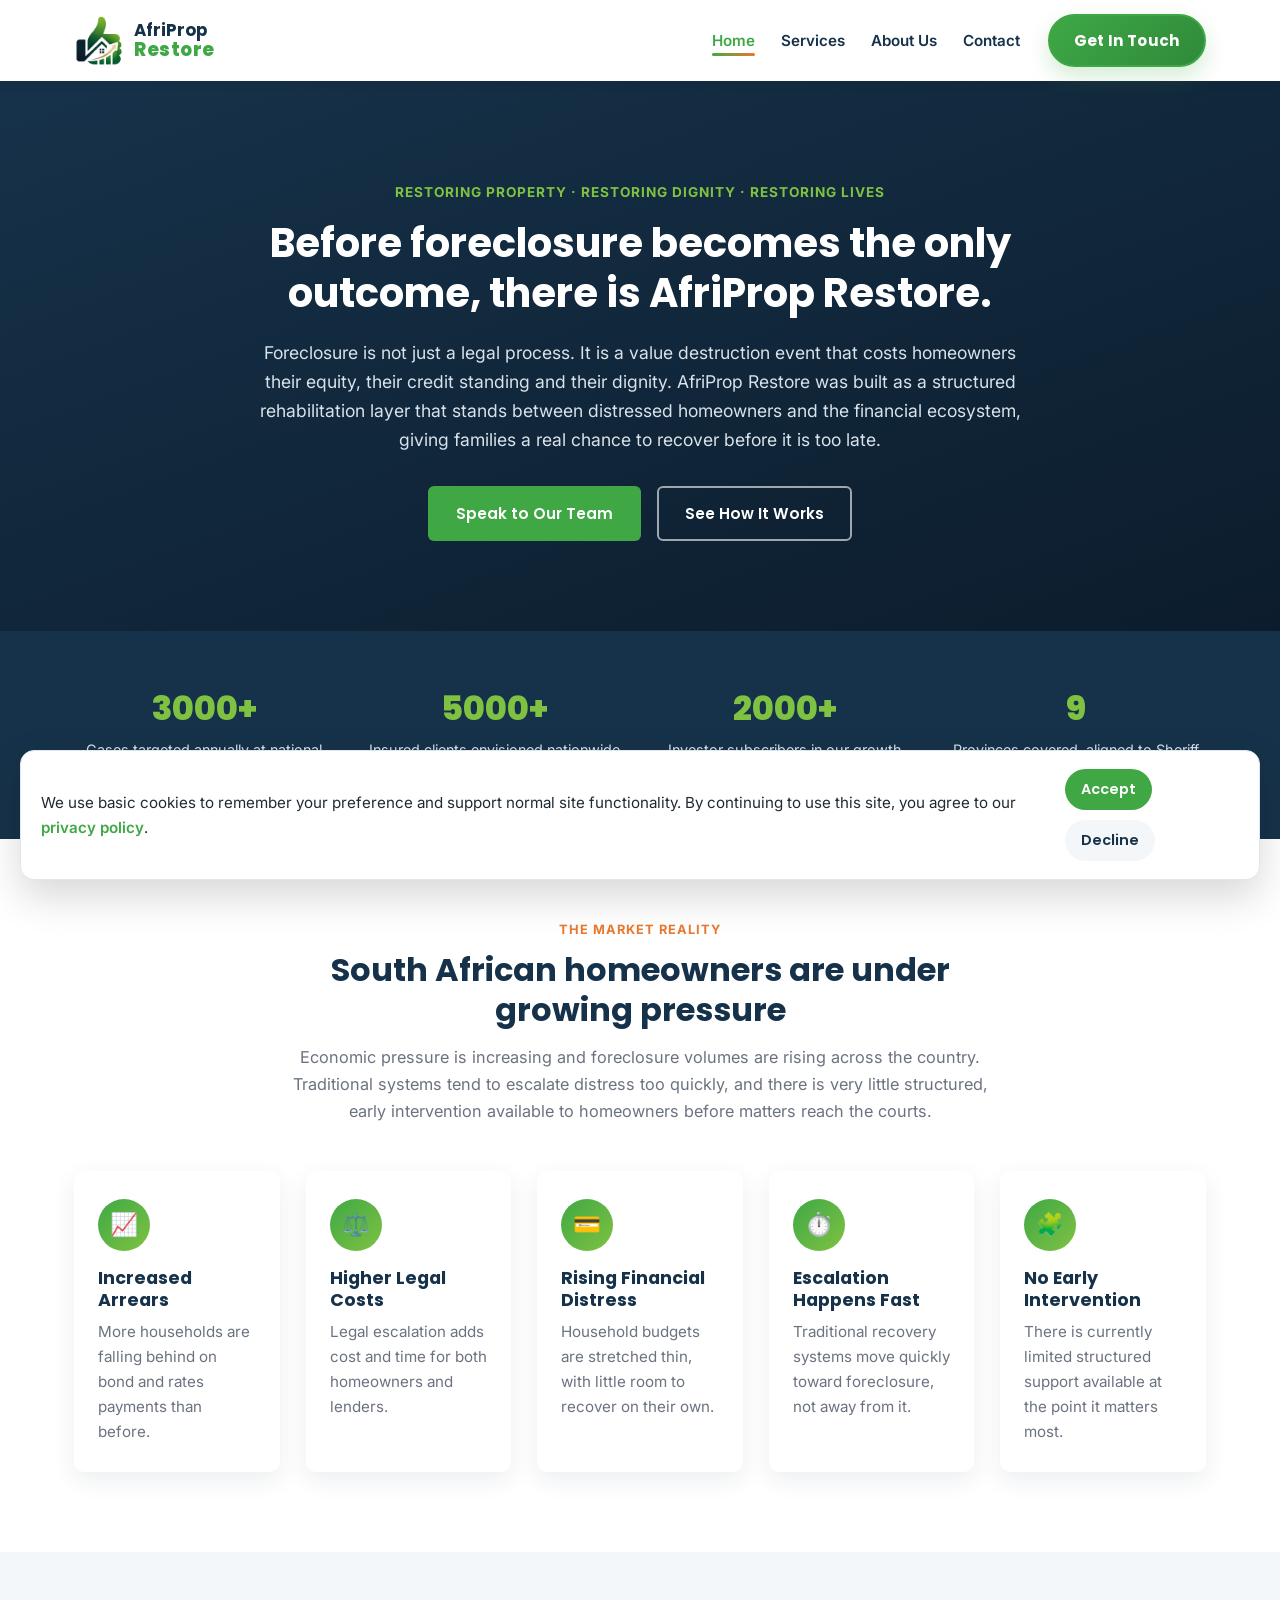
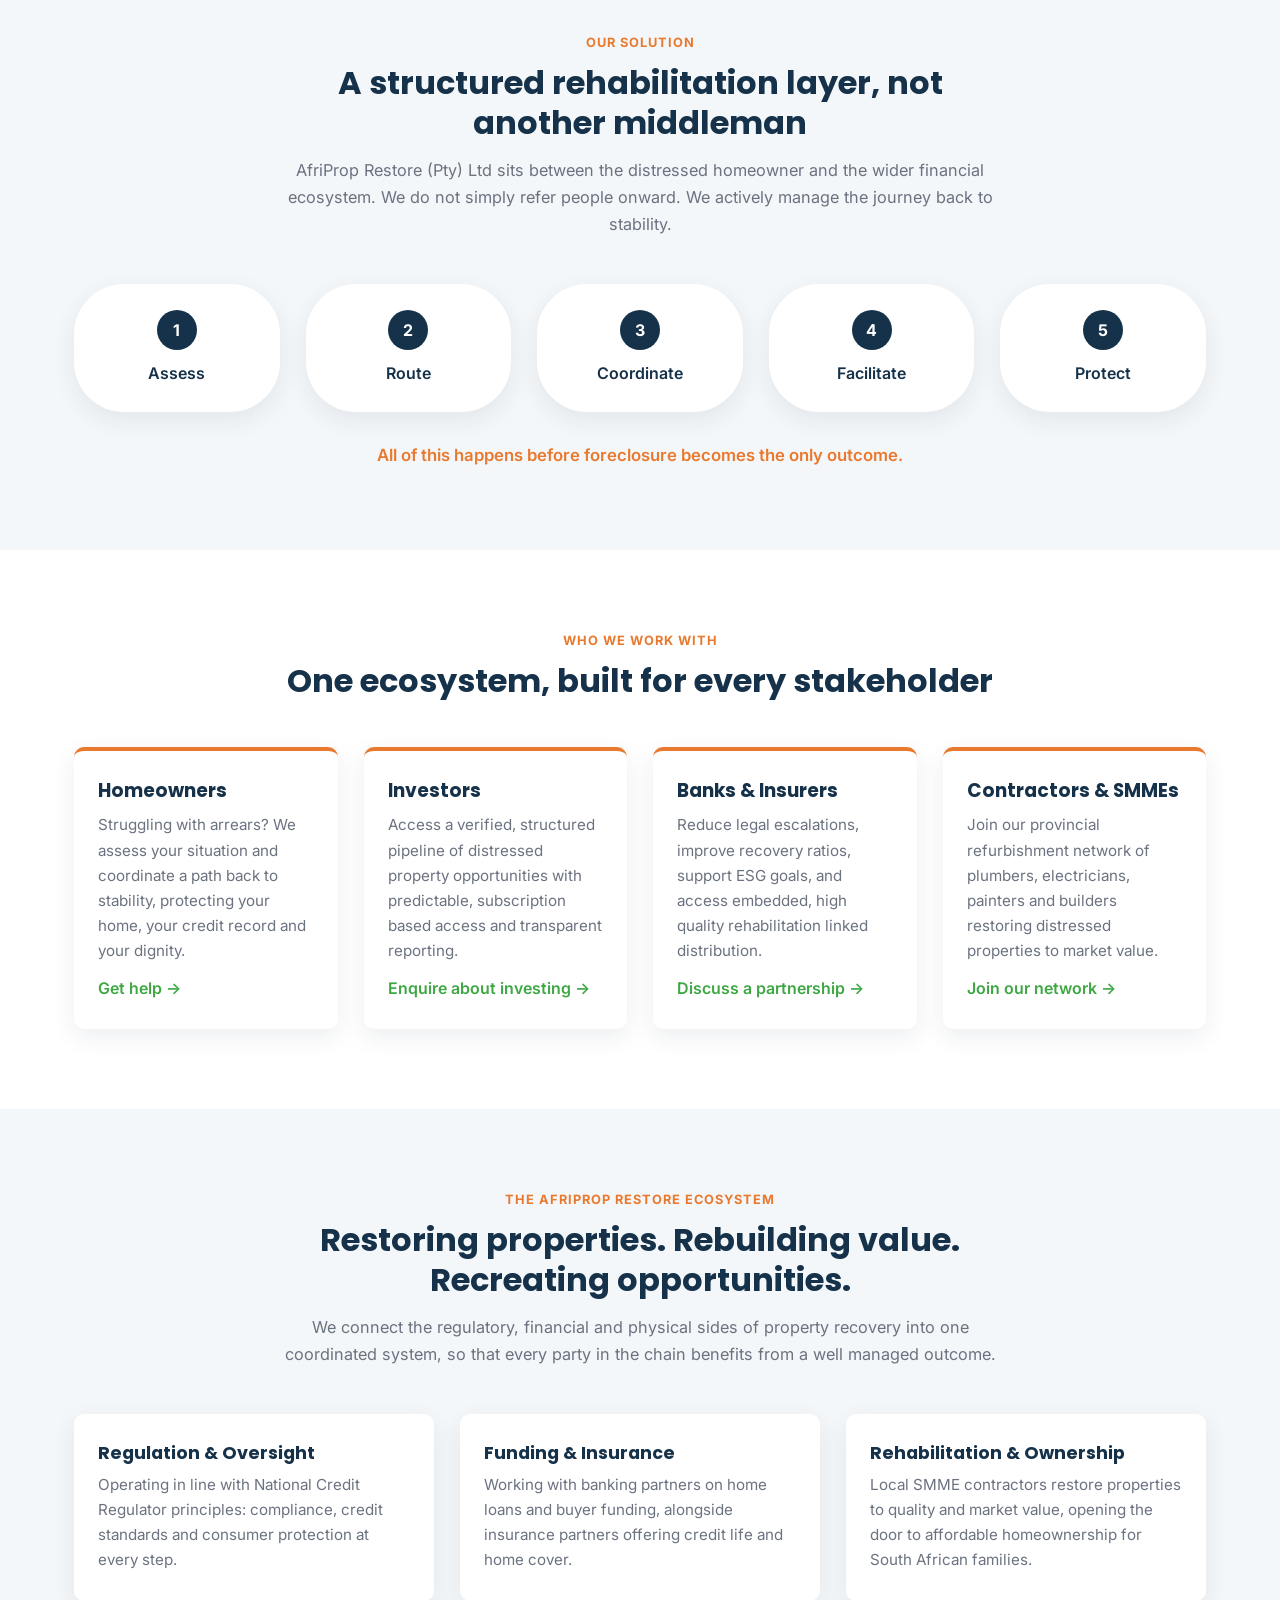
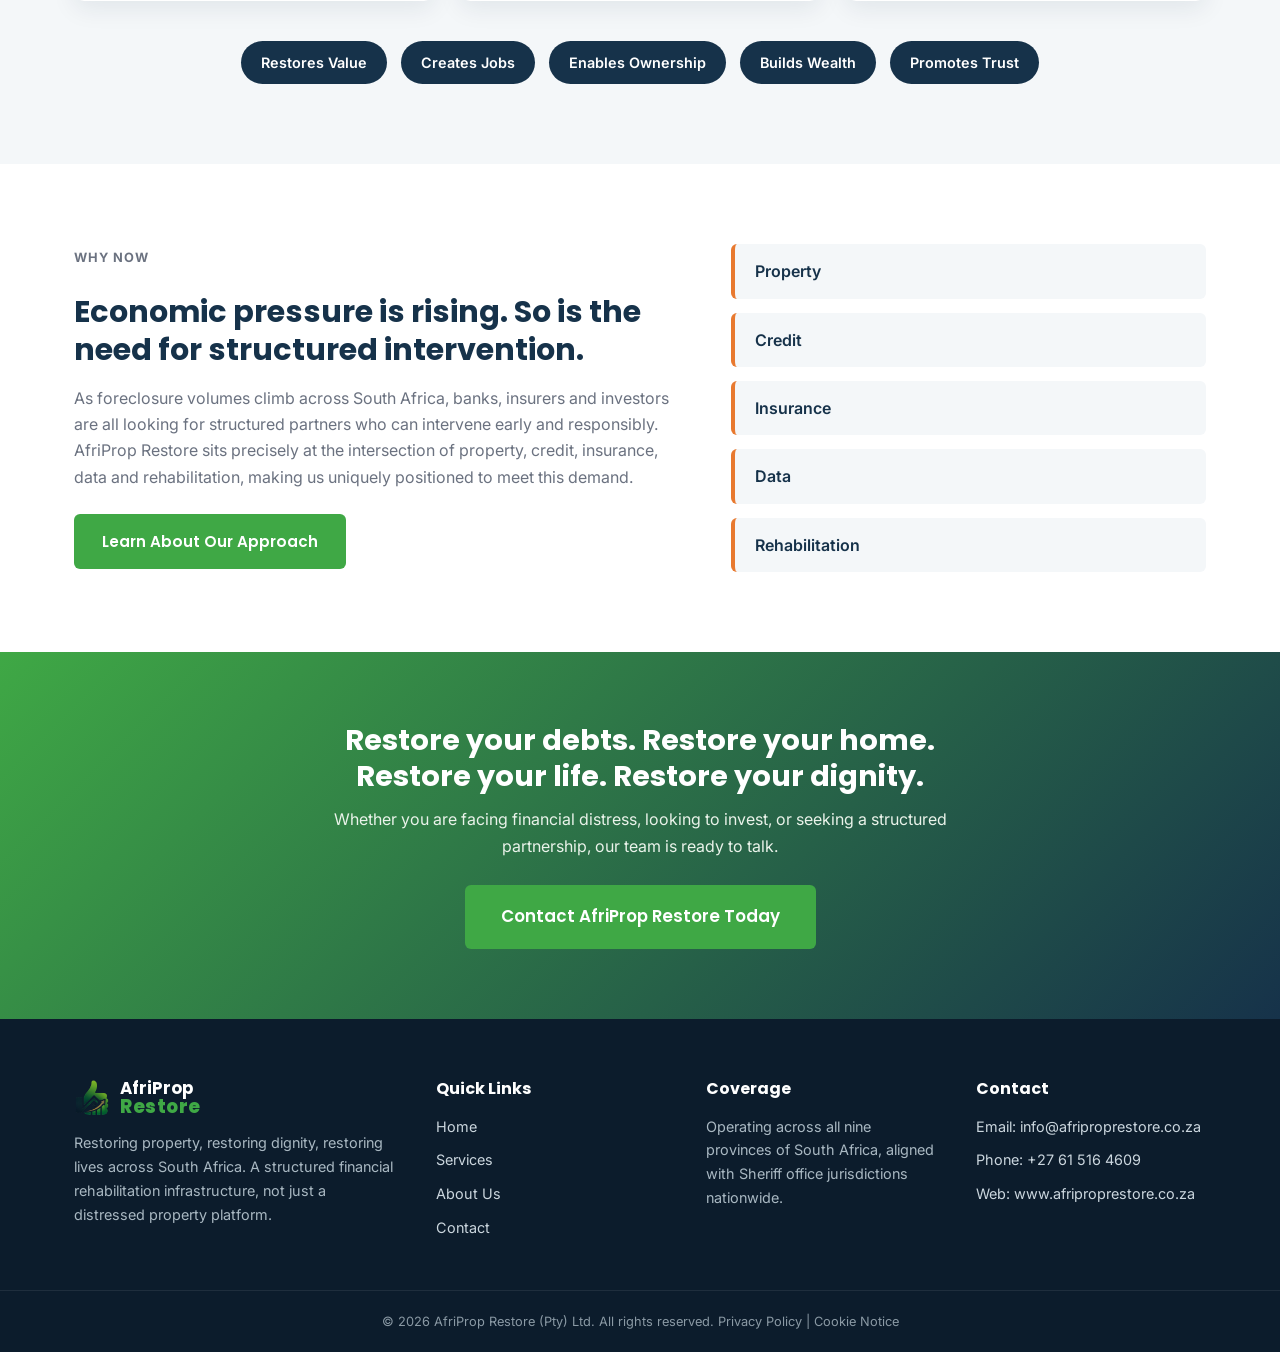
==== commit 5d483418: "Increase Logo Size." ====
--- a/index.html
+++ b/index.html
@@ -30,7 +30,7 @@
 <header class="site-header">
   <div class="container header-inner">
     <a href="index.html" class="logo">
-      <img src="img/site-logo-128x128.png" alt="AfriProp Restore logo" width="42" height="42">
+      <img src="img/site-logo-128x128.png" alt="AfriProp Restore logo" width="50" height="50">
       <span class="logo-text">
         <span class="logo-line1">AfriProp</span>
         <span class="logo-line2">Restore</span>
